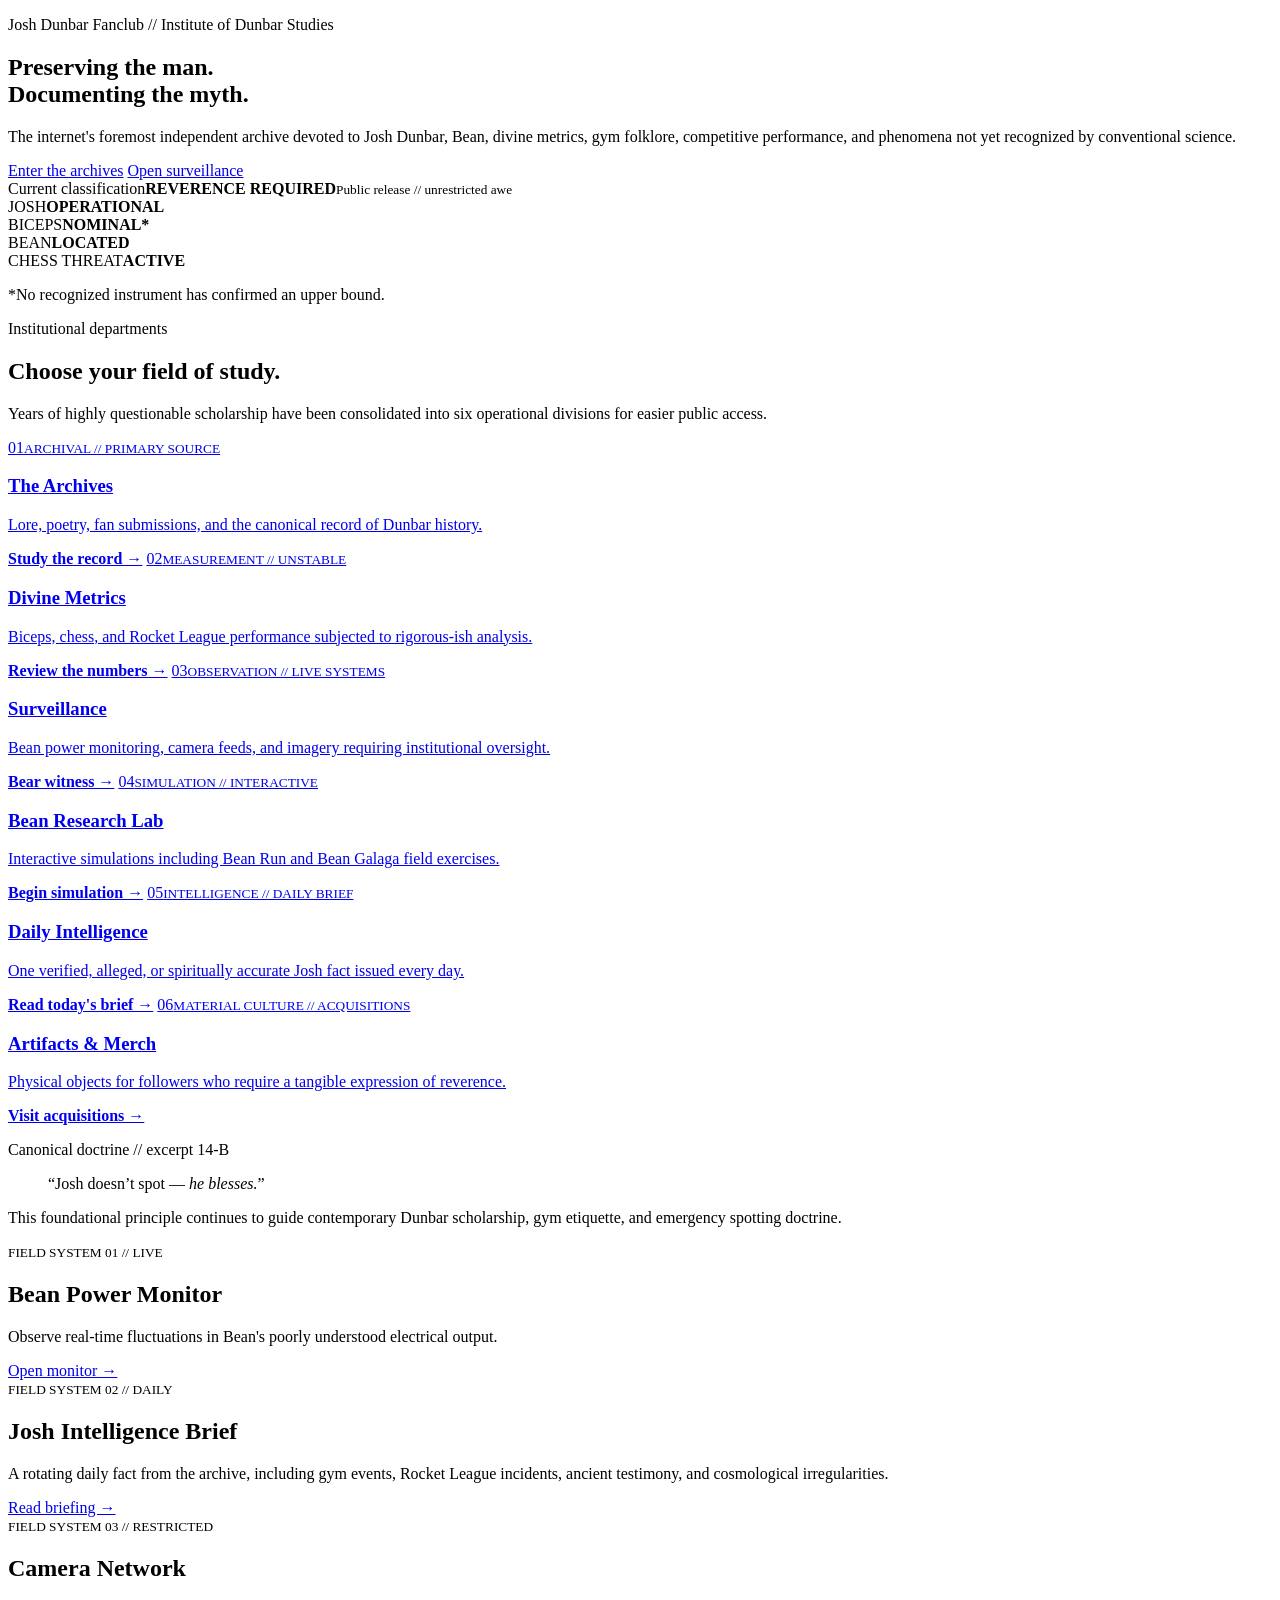
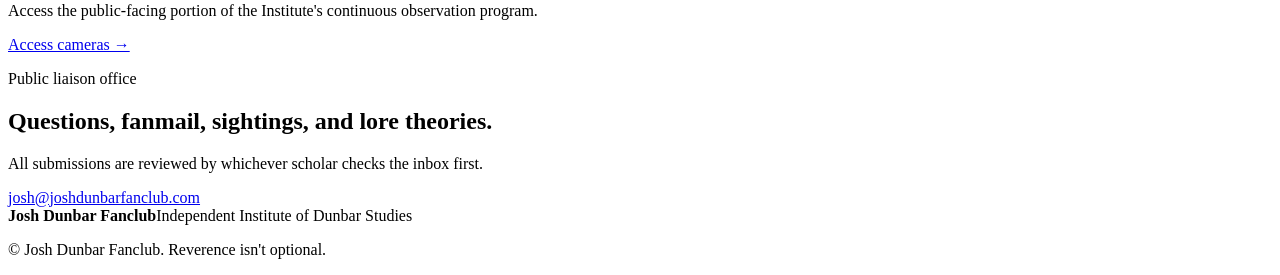
==== index.html @ 33d229f0 "Add V2 institutional homepage" ====
<!DOCTYPE html>
<html lang="en">
<head>
  <meta charset="UTF-8" />
  <meta name="viewport" content="width=device-width, initial-scale=1.0" />
  <meta name="description" content="The official Josh Dunbar Fanclub archive: lore, metrics, surveillance, Bean research, games, and other serious Dunbar scholarship." />
  <meta name="theme-color" content="#0b0b0b" />
  <title>Josh Dunbar Fanclub | Institute of Dunbar Studies</title>
  <link rel="stylesheet" href="style.css" />
  <script src="site.js" defer></script>
</head>
<body class="home-page">
  <div id="site-nav" data-nav-slot></div>
  <main class="home-main">
    <section class="hero-v2">
      <div class="hero-v2__backdrop" aria-hidden="true"></div>
      <div class="hero-v2__content">
        <p class="eyebrow">Josh Dunbar Fanclub // Institute of Dunbar Studies</p>
        <h1>Preserving the man.<br>Documenting the myth.</h1>
        <p class="hero-v2__lede">The internet's foremost independent archive devoted to Josh Dunbar, Bean, divine metrics, gym folklore, competitive performance, and phenomena not yet recognized by conventional science.</p>
        <div class="hero-v2__actions">
          <a class="button button--primary" href="lore.html">Enter the archives</a>
          <a class="button button--ghost" href="livecam.html">Open surveillance</a>
        </div>
      </div>
      <aside class="hero-v2__seal"><span>Current classification</span><strong>REVERENCE REQUIRED</strong><small>Public release // unrestricted awe</small></aside>
    </section>

    <section class="status-rail">
      <div><span>JOSH</span><strong>OPERATIONAL</strong></div>
      <div><span>BICEPS</span><strong>NOMINAL*</strong></div>
      <div><span>BEAN</span><strong>LOCATED</strong></div>
      <div><span>CHESS THREAT</span><strong>ACTIVE</strong></div>
      <p>*No recognized instrument has confirmed an upper bound.</p>
    </section>

    <section class="institute-section">
      <div class="section-heading"><div><p class="eyebrow">Institutional departments</p><h2>Choose your field of study.</h2></div><p>Years of highly questionable scholarship have been consolidated into six operational divisions for easier public access.</p></div>
      <div class="portal-grid">
        <a class="portal-card" href="lore.html"><span class="portal-card__number">01</span><small>ARCHIVAL // PRIMARY SOURCE</small><h3>The Archives</h3><p>Lore, poetry, fan submissions, and the canonical record of Dunbar history.</p><b>Study the record →</b></a>
        <a class="portal-card" href="bicepsize.html"><span class="portal-card__number">02</span><small>MEASUREMENT // UNSTABLE</small><h3>Divine Metrics</h3><p>Biceps, chess, and Rocket League performance subjected to rigorous-ish analysis.</p><b>Review the numbers →</b></a>
        <a class="portal-card" href="beancam.html"><span class="portal-card__number">03</span><small>OBSERVATION // LIVE SYSTEMS</small><h3>Surveillance</h3><p>Bean power monitoring, camera feeds, and imagery requiring institutional oversight.</p><b>Bear witness →</b></a>
        <a class="portal-card" href="game.html"><span class="portal-card__number">04</span><small>SIMULATION // INTERACTIVE</small><h3>Bean Research Lab</h3><p>Interactive simulations including Bean Run and Bean Galaga field exercises.</p><b>Begin simulation →</b></a>
        <a class="portal-card" href="dailyfacts.html"><span class="portal-card__number">05</span><small>INTELLIGENCE // DAILY BRIEF</small><h3>Daily Intelligence</h3><p>One verified, alleged, or spiritually accurate Josh fact issued every day.</p><b>Read today's brief →</b></a>
        <a class="portal-card" href="merch.html"><span class="portal-card__number">06</span><small>MATERIAL CULTURE // ACQUISITIONS</small><h3>Artifacts & Merch</h3><p>Physical objects for followers who require a tangible expression of reverence.</p><b>Visit acquisitions →</b></a>
      </div>
    </section>

    <section class="doctrine-section"><p class="eyebrow">Canonical doctrine // excerpt 14-B</p><blockquote>“Josh doesn’t spot — <em>he blesses.</em>”</blockquote><p>This foundational principle continues to guide contemporary Dunbar scholarship, gym etiquette, and emergency spotting doctrine.</p></section>

    <section class="field-grid">
      <article><small>FIELD SYSTEM 01 // LIVE</small><h2>Bean Power Monitor</h2><p>Observe real-time fluctuations in Bean's poorly understood electrical output.</p><a href="beancam.html">Open monitor →</a></article>
      <article><small>FIELD SYSTEM 02 // DAILY</small><h2>Josh Intelligence Brief</h2><p>A rotating daily fact from the archive, including gym events, Rocket League incidents, ancient testimony, and cosmological irregularities.</p><a href="dailyfacts.html">Read briefing →</a></article>
      <article><small>FIELD SYSTEM 03 // RESTRICTED</small><h2>Camera Network</h2><p>Access the public-facing portion of the Institute's continuous observation program.</p><a href="livecam.html">Access cameras →</a></article>
    </section>

    <section class="request-panel"><div><p class="eyebrow">Public liaison office</p><h2>Questions, fanmail, sightings, and lore theories.</h2></div><div><p>All submissions are reviewed by whichever scholar checks the inbox first.</p><a class="button button--primary" href="mailto:josh@joshdunbarfanclub.com">josh@joshdunbarfanclub.com</a></div></section>
  </main>
  <footer class="site-footer"><div><strong>Josh Dunbar Fanclub</strong><span>Independent Institute of Dunbar Studies</span></div><p>&copy; <span data-current-year></span> Josh Dunbar Fanclub. Reverence isn't optional.</p></footer>
</body>
</html>
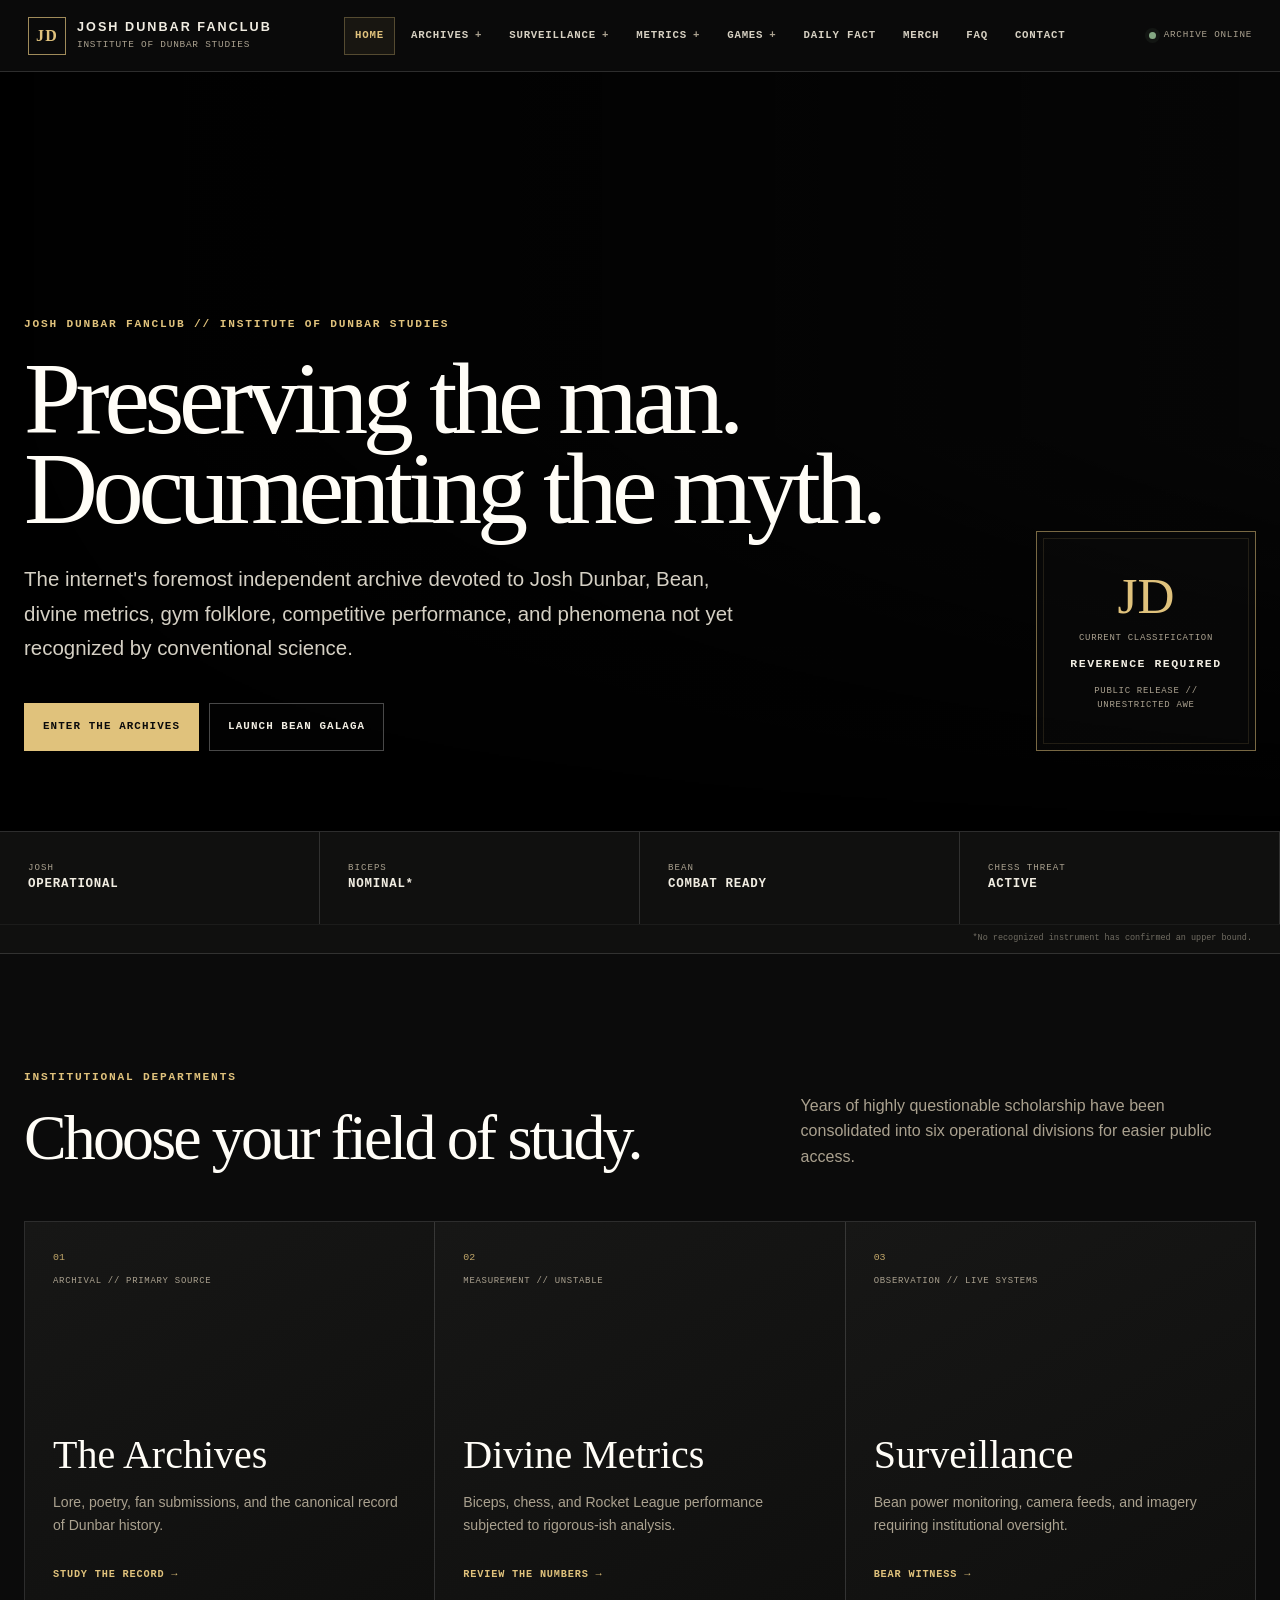
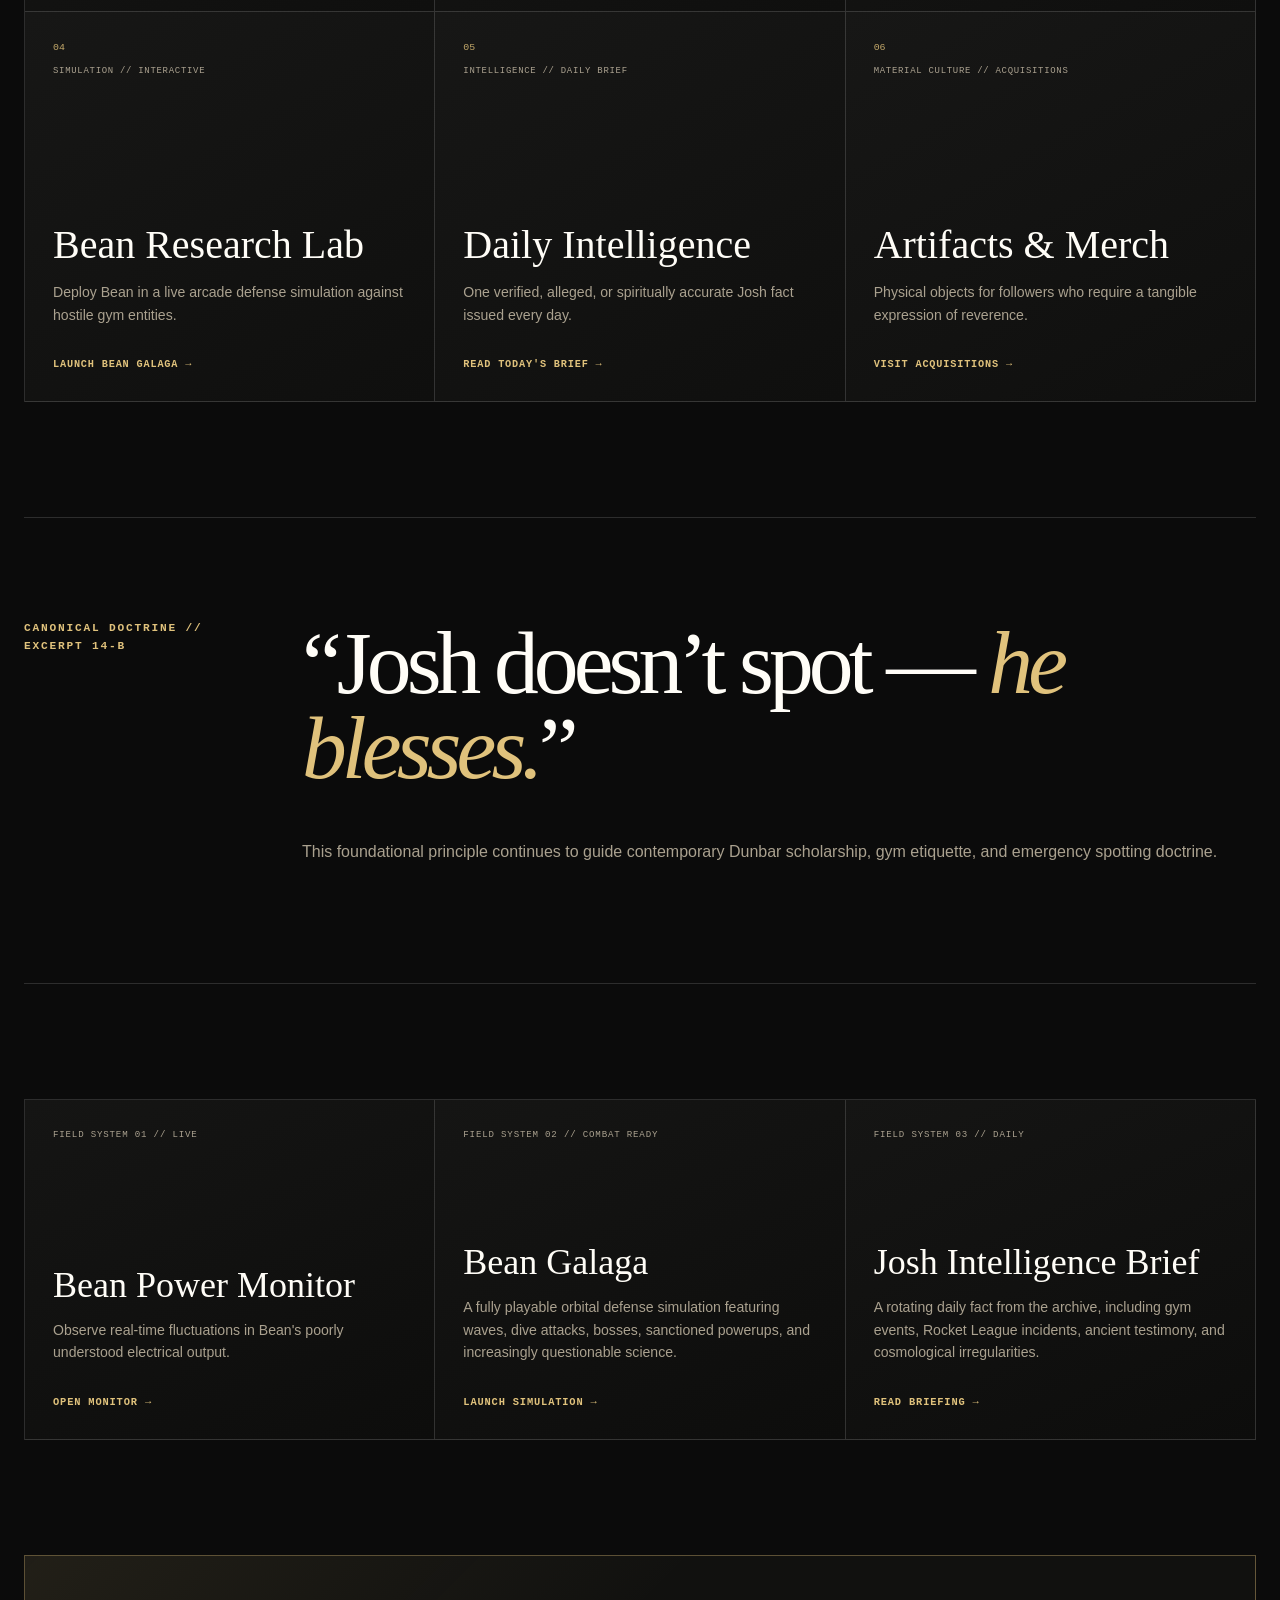
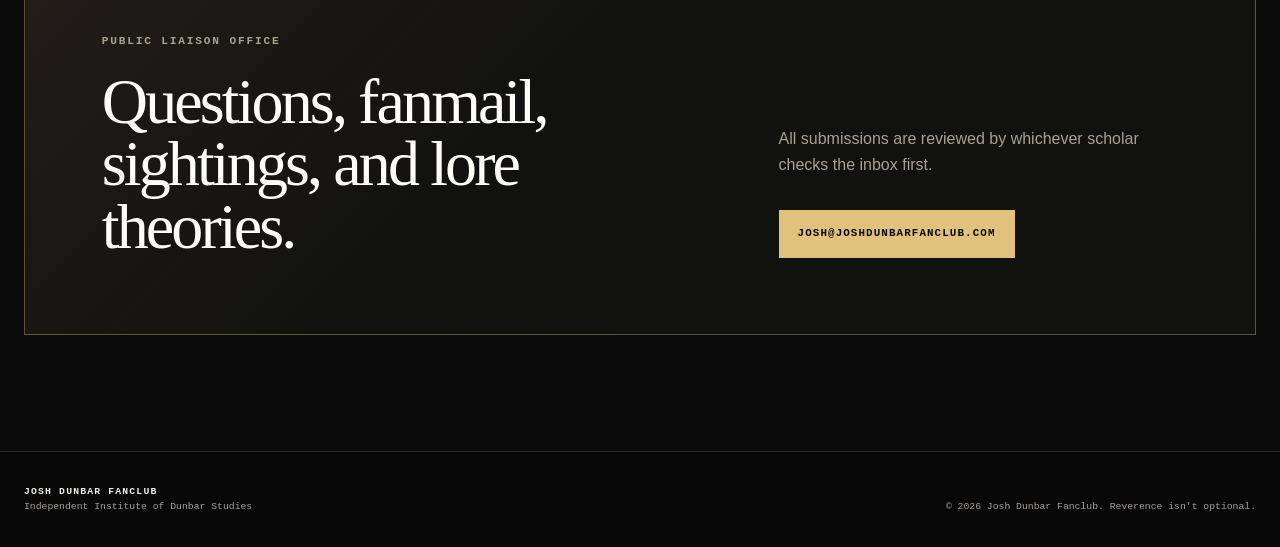
==== commit 31c026ad: "Launch Bean Galaga from homepage" ====
--- a/index.html
+++ b/index.html
@@ -20,7 +20,7 @@
         <p class="hero-v2__lede">The internet's foremost independent archive devoted to Josh Dunbar, Bean, divine metrics, gym folklore, competitive performance, and phenomena not yet recognized by conventional science.</p>
         <div class="hero-v2__actions">
           <a class="button button--primary" href="lore.html">Enter the archives</a>
-          <a class="button button--ghost" href="livecam.html">Open surveillance</a>
+          <a class="button button--ghost" href="beangalaga.html">Launch Bean Galaga</a>
         </div>
       </div>
       <aside class="hero-v2__seal"><span>Current classification</span><strong>REVERENCE REQUIRED</strong><small>Public release // unrestricted awe</small></aside>
@@ -29,7 +29,7 @@
     <section class="status-rail">
       <div><span>JOSH</span><strong>OPERATIONAL</strong></div>
       <div><span>BICEPS</span><strong>NOMINAL*</strong></div>
-      <div><span>BEAN</span><strong>LOCATED</strong></div>
+      <div><span>BEAN</span><strong>COMBAT READY</strong></div>
       <div><span>CHESS THREAT</span><strong>ACTIVE</strong></div>
       <p>*No recognized instrument has confirmed an upper bound.</p>
     </section>
@@ -40,7 +40,7 @@
         <a class="portal-card" href="lore.html"><span class="portal-card__number">01</span><small>ARCHIVAL // PRIMARY SOURCE</small><h3>The Archives</h3><p>Lore, poetry, fan submissions, and the canonical record of Dunbar history.</p><b>Study the record →</b></a>
         <a class="portal-card" href="bicepsize.html"><span class="portal-card__number">02</span><small>MEASUREMENT // UNSTABLE</small><h3>Divine Metrics</h3><p>Biceps, chess, and Rocket League performance subjected to rigorous-ish analysis.</p><b>Review the numbers →</b></a>
         <a class="portal-card" href="beancam.html"><span class="portal-card__number">03</span><small>OBSERVATION // LIVE SYSTEMS</small><h3>Surveillance</h3><p>Bean power monitoring, camera feeds, and imagery requiring institutional oversight.</p><b>Bear witness →</b></a>
-        <a class="portal-card" href="game.html"><span class="portal-card__number">04</span><small>SIMULATION // INTERACTIVE</small><h3>Bean Research Lab</h3><p>Interactive simulations including Bean Run and Bean Galaga field exercises.</p><b>Begin simulation →</b></a>
+        <a class="portal-card" href="beangalaga.html"><span class="portal-card__number">04</span><small>SIMULATION // INTERACTIVE</small><h3>Bean Research Lab</h3><p>Deploy Bean in a live arcade defense simulation against hostile gym entities.</p><b>Launch Bean Galaga →</b></a>
         <a class="portal-card" href="dailyfacts.html"><span class="portal-card__number">05</span><small>INTELLIGENCE // DAILY BRIEF</small><h3>Daily Intelligence</h3><p>One verified, alleged, or spiritually accurate Josh fact issued every day.</p><b>Read today's brief →</b></a>
         <a class="portal-card" href="merch.html"><span class="portal-card__number">06</span><small>MATERIAL CULTURE // ACQUISITIONS</small><h3>Artifacts & Merch</h3><p>Physical objects for followers who require a tangible expression of reverence.</p><b>Visit acquisitions →</b></a>
       </div>
@@ -50,8 +50,8 @@
 
     <section class="field-grid">
       <article><small>FIELD SYSTEM 01 // LIVE</small><h2>Bean Power Monitor</h2><p>Observe real-time fluctuations in Bean's poorly understood electrical output.</p><a href="beancam.html">Open monitor →</a></article>
-      <article><small>FIELD SYSTEM 02 // DAILY</small><h2>Josh Intelligence Brief</h2><p>A rotating daily fact from the archive, including gym events, Rocket League incidents, ancient testimony, and cosmological irregularities.</p><a href="dailyfacts.html">Read briefing →</a></article>
-      <article><small>FIELD SYSTEM 03 // RESTRICTED</small><h2>Camera Network</h2><p>Access the public-facing portion of the Institute's continuous observation program.</p><a href="livecam.html">Access cameras →</a></article>
+      <article><small>FIELD SYSTEM 02 // COMBAT READY</small><h2>Bean Galaga</h2><p>A fully playable orbital defense simulation featuring waves, dive attacks, bosses, sanctioned powerups, and increasingly questionable science.</p><a href="beangalaga.html">Launch simulation →</a></article>
+      <article><small>FIELD SYSTEM 03 // DAILY</small><h2>Josh Intelligence Brief</h2><p>A rotating daily fact from the archive, including gym events, Rocket League incidents, ancient testimony, and cosmological irregularities.</p><a href="dailyfacts.html">Read briefing →</a></article>
     </section>
 
     <section class="request-panel"><div><p class="eyebrow">Public liaison office</p><h2>Questions, fanmail, sightings, and lore theories.</h2></div><div><p>All submissions are reviewed by whichever scholar checks the inbox first.</p><a class="button button--primary" href="mailto:josh@joshdunbarfanclub.com">josh@joshdunbarfanclub.com</a></div></section>
--- a/style.css
+++ b/style.css
@@ -0,0 +1 @@
+:root{--ink:#0b0b0b;--ink2:#131313;--paper:#f1ede2;--paper2:#ded6c3;--muted:#aaa18f;--gold:#c3a86a;--gold2:#e0c27c;--green:#84a883;--white:#fffdf7;--line:rgba(255,255,255,.14);--max:1240px;--serif:Georgia,"Times New Roman",serif;--mono:"SFMono-Regular",Consolas,"Liberation Mono",Menlo,monospace;--sans:Inter,ui-sans-serif,-apple-system,BlinkMacSystemFont,"Segoe UI",Helvetica,Arial,sans-serif}*{box-sizing:border-box}html{scroll-behavior:smooth}body{margin:0;min-height:100vh;background:var(--ink);color:var(--paper);font-family:var(--sans);font-size:16px;line-height:1.6;overflow-x:hidden}a{color:inherit}img,canvas,video,iframe{max-width:100%}h1,h2,h3,p,blockquote{margin-top:0}.site-header{position:sticky;top:0;z-index:1000;display:grid;grid-template-columns:auto minmax(0,1fr) auto;align-items:center;gap:2rem;min-height:72px;padding:0 28px;border-bottom:1px solid var(--line);background:rgba(11,11,11,.95);backdrop-filter:blur(18px)}.brand{display:flex;align-items:center;gap:11px;text-decoration:none;white-space:nowrap}.brand-mark{width:38px;height:38px;display:grid;place-items:center;border:1px solid rgba(224,194,124,.7);color:var(--gold2);font-family:var(--serif);font-weight:700;letter-spacing:.08em}.brand-copy{display:grid;line-height:1.05}.brand-copy strong{font-size:.79rem;text-transform:uppercase;letter-spacing:.16em}.brand-copy small{margin-top:5px;color:var(--muted);font-family:var(--mono);font-size:.59rem;text-transform:uppercase;letter-spacing:.08em}.site-nav{display:flex;align-items:center;justify-content:center;gap:5px}.site-nav>a,.nav-group>summary{display:inline-flex;align-items:center;min-height:38px;padding:0 10px;border:1px solid transparent;color:#d6d0c2;font-family:var(--mono);font-size:.67rem;font-weight:600;text-decoration:none;text-transform:uppercase;letter-spacing:.075em;cursor:pointer}.site-nav>a:hover,.site-nav>a:focus-visible,.site-nav>a[aria-current=page],.nav-group>summary:hover,.nav-group[open]>summary{border-color:rgba(195,168,106,.36);background:rgba(195,168,106,.08);color:var(--gold2);outline:none}.nav-group{position:relative}.nav-group>summary{list-style:none}.nav-group>summary::-webkit-details-marker{display:none}.nav-group>summary:after{content:"+";margin-left:6px;color:var(--muted)}.nav-group[open]>summary:after{content:"–"}.nav-menu{position:absolute;top:calc(100% + 10px);left:0;min-width:248px;padding:8px;border:1px solid rgba(195,168,106,.35);background:#11110f;box-shadow:0 18px 50px rgba(0,0,0,.45)}.nav-menu a{display:flex;gap:10px;padding:11px 12px;border-bottom:1px solid rgba(255,255,255,.06);color:var(--paper2);font-size:.78rem;text-decoration:none}.nav-menu a:last-child{border-bottom:0}.nav-menu a span{color:var(--gold);font-family:var(--mono);font-size:.62rem}.nav-menu a:hover{background:rgba(195,168,106,.1);color:var(--white)}.header-status{display:flex;align-items:center;gap:8px;color:var(--muted);font-family:var(--mono);font-size:.58rem;letter-spacing:.08em;white-space:nowrap}.header-status i{width:7px;height:7px;border-radius:50%;background:var(--green);box-shadow:0 0 0 4px rgba(132,168,131,.08)}.hero-v2{position:relative;min-height:min(760px,calc(100vh - 72px));display:grid;grid-template-columns:minmax(0,1fr) auto;align-items:end;gap:3rem;padding:clamp(5rem,11vw,9rem) max(24px,calc((100vw - var(--max))/2)) 5rem;overflow:hidden;border-bottom:1px solid var(--line);isolation:isolate}.hero-v2__backdrop{position:absolute;inset:0;z-index:-2;background:linear-gradient(90deg,rgba(8,8,8,.97),rgba(8,8,8,.78) 46%,rgba(8,8,8,.48)),linear-gradient(0deg,rgba(8,8,8,.96),transparent 52%),url('https://raw.githubusercontent.com/Big-JoshD/joshdunbarfanclub/main/img/gymbackdrop.jpg') center 35%/cover no-repeat;filter:saturate(.72) contrast(1.07);transform:scale(1.015)}.hero-v2__content{max-width:870px}.eyebrow{margin-bottom:1.3rem;color:var(--gold2);font-family:var(--mono);font-size:.7rem;font-weight:700;text-transform:uppercase;letter-spacing:.16em}.hero-v2 h1{margin-bottom:1.7rem;color:var(--white);font-family:var(--serif);font-size:clamp(3.4rem,8vw,7.9rem);font-weight:400;line-height:.88;letter-spacing:-.052em}.hero-v2__lede{max-width:730px;margin-bottom:2.3rem;color:#d5d0c4;font-size:clamp(1rem,1.65vw,1.28rem);line-height:1.7}.hero-v2__actions{display:flex;flex-wrap:wrap;gap:10px}.button{min-height:48px;display:inline-flex;align-items:center;justify-content:center;padding:0 18px;border:1px solid transparent;font-family:var(--mono);font-size:.68rem;font-weight:700;text-decoration:none;text-transform:uppercase;letter-spacing:.1em}.button--primary{background:var(--gold2);color:var(--ink)}.button--ghost{border-color:rgba(255,255,255,.28);background:rgba(11,11,11,.2)}.hero-v2__seal{width:220px;min-height:220px;display:grid;align-content:center;gap:10px;padding:28px;border:1px solid rgba(224,194,124,.52);outline:1px solid rgba(224,194,124,.12);outline-offset:-8px;background:rgba(11,11,11,.56);text-align:center}.hero-v2__seal:before{content:"JD";color:var(--gold2);font-family:var(--serif);font-size:3.2rem;line-height:1}.hero-v2__seal strong{font-family:var(--mono);font-size:.72rem;letter-spacing:.13em}.hero-v2__seal span,.hero-v2__seal small{color:var(--muted);font-family:var(--mono);font-size:.56rem;text-transform:uppercase;letter-spacing:.08em}.status-rail{display:grid;grid-template-columns:repeat(4,1fr);border-bottom:1px solid var(--line);background:#10100f}.status-rail>div{min-height:92px;display:grid;align-content:center;padding:18px 28px;border-right:1px solid var(--line)}.status-rail span{color:var(--muted);font-family:var(--mono);font-size:.57rem;text-transform:uppercase;letter-spacing:.11em}.status-rail strong{font-family:var(--mono);font-size:.78rem;letter-spacing:.06em}.status-rail>p{grid-column:1/-1;margin:0;padding:7px 28px;border-top:1px solid rgba(255,255,255,.05);color:#716d63;font-family:var(--mono);font-size:.53rem;text-align:right}.institute-section,.doctrine-section,.field-grid,.request-panel{width:min(calc(100% - 48px),var(--max));margin-inline:auto}.institute-section{padding:clamp(5rem,9vw,9rem) 0}.section-heading{display:grid;grid-template-columns:1.2fr .75fr;align-items:end;gap:3rem;margin-bottom:3.2rem}.section-heading h2,.request-panel h2{margin-bottom:0;color:var(--white);font-family:var(--serif);font-size:clamp(2.5rem,5vw,5.1rem);font-weight:400;line-height:.97;letter-spacing:-.045em}.section-heading>p{margin:0;color:var(--muted)}.portal-grid{display:grid;grid-template-columns:repeat(12,1fr);border-top:1px solid var(--line);border-left:1px solid var(--line)}.portal-card{grid-column:span 4;min-height:390px;display:flex;flex-direction:column;padding:28px;border-right:1px solid var(--line);border-bottom:1px solid var(--line);background:linear-gradient(150deg,#171716,#0f0f0e);text-decoration:none;transition:.18s ease}.portal-card:hover{background:linear-gradient(150deg,#1c1a16,#11110f);transform:translateY(-3px)}.portal-card__number{margin-bottom:.5rem;color:var(--gold);font-family:var(--mono);font-size:.62rem}.portal-card small{color:var(--muted);font-family:var(--mono);font-size:.56rem;letter-spacing:.08em}.portal-card h3{margin-top:auto;margin-bottom:1rem;color:var(--white);font-family:var(--serif);font-size:2.5rem;font-weight:400;line-height:1}.portal-card p{color:var(--muted);font-size:.88rem}.portal-card b{margin-top:1rem;color:var(--gold2);font-family:var(--mono);font-size:.64rem;text-transform:uppercase;letter-spacing:.08em}.doctrine-section{display:grid;grid-template-columns:230px 1fr;gap:3rem;padding:clamp(4rem,8vw,8rem) 0;border-top:1px solid var(--line);border-bottom:1px solid var(--line)}.doctrine-section blockquote{grid-column:2;margin:0;color:var(--white);font-family:var(--serif);font-size:clamp(3rem,7vw,7.2rem);line-height:.95;letter-spacing:-.055em}.doctrine-section blockquote em{color:var(--gold2);font-weight:400}.doctrine-section>p:last-child{grid-column:2;color:var(--muted)}.field-grid{display:grid;grid-template-columns:repeat(3,1fr);margin-top:clamp(5rem,9vw,9rem);margin-bottom:clamp(5rem,9vw,9rem);border-top:1px solid var(--line);border-left:1px solid var(--line)}.field-grid article{min-height:340px;display:flex;flex-direction:column;padding:28px;border-right:1px solid var(--line);border-bottom:1px solid var(--line);background:linear-gradient(155deg,#151514,#0d0d0c)}.field-grid small{color:var(--muted);font-family:var(--mono);font-size:.57rem;letter-spacing:.09em}.field-grid h2{margin-top:auto;margin-bottom:1rem;color:var(--white);font-family:var(--serif);font-size:2.25rem;font-weight:400;line-height:1}.field-grid p{color:var(--muted);font-size:.88rem}.field-grid a{margin-top:1rem;color:var(--gold2);font-family:var(--mono);font-size:.65rem;font-weight:700;text-decoration:none;text-transform:uppercase;letter-spacing:.08em}.request-panel{display:grid;grid-template-columns:1.15fr .75fr;align-items:end;gap:4rem;margin-bottom:clamp(5rem,9vw,9rem);padding:clamp(3rem,6vw,5rem);border:1px solid rgba(195,168,106,.42);background:linear-gradient(135deg,rgba(195,168,106,.09),transparent 42%),#11110f}.request-panel>div:last-child{display:grid;gap:1rem;justify-items:start}.request-panel p{color:var(--muted)}.site-footer{display:flex;justify-content:space-between;align-items:end;gap:2rem;padding:32px max(24px,calc((100vw - var(--max))/2));border-top:1px solid var(--line);background:#080808;color:var(--muted);font-family:var(--mono);font-size:.61rem}.site-footer>div{display:grid}.site-footer strong{color:var(--paper);text-transform:uppercase;letter-spacing:.12em}.site-footer p{margin:0}@media(max-width:1120px){.site-header{grid-template-columns:auto 1fr;gap:12px;padding:11px 20px}.header-status{display:none}.site-nav{justify-content:flex-end;overflow-x:auto}.portal-card{grid-column:span 6}.field-grid{grid-template-columns:1fr}}@media(max-width:780px){.site-header{position:relative;display:block;padding:14px 16px 8px}.brand{margin-bottom:10px}.site-nav{justify-content:flex-start;margin-inline:-16px;padding:0 16px 7px;overflow-x:auto}.nav-menu{position:fixed;left:16px;right:16px;width:auto;min-width:0;margin-top:8px}.hero-v2{min-height:auto;grid-template-columns:1fr;padding-top:6rem}.hero-v2__seal{display:none}.status-rail{grid-template-columns:repeat(2,1fr)}.section-heading,.request-panel,.doctrine-section{grid-template-columns:1fr;gap:2rem}.doctrine-section blockquote,.doctrine-section>p:last-child{grid-column:1}.portal-card{grid-column:span 12;min-height:330px}.site-footer{align-items:flex-start;flex-direction:column}}@media(max-width:520px){.brand-copy small{display:none}.site-nav>a,.nav-group>summary{padding-inline:8px;font-size:.62rem}.hero-v2{padding-inline:20px;padding-bottom:3.5rem}.hero-v2 h1{font-size:clamp(3rem,16vw,4.8rem)}.status-rail{grid-template-columns:1fr}.status-rail>div{min-height:76px;border-right:0;border-bottom:1px solid var(--line)}.institute-section,.doctrine-section,.field-grid,.request-panel{width:min(calc(100% - 32px),var(--max))}.request-panel{padding:28px 22px}.request-panel .button{width:100%;font-size:.61rem}}@media(prefers-reduced-motion:reduce){*{scroll-behavior:auto!important;transition:none!important}}
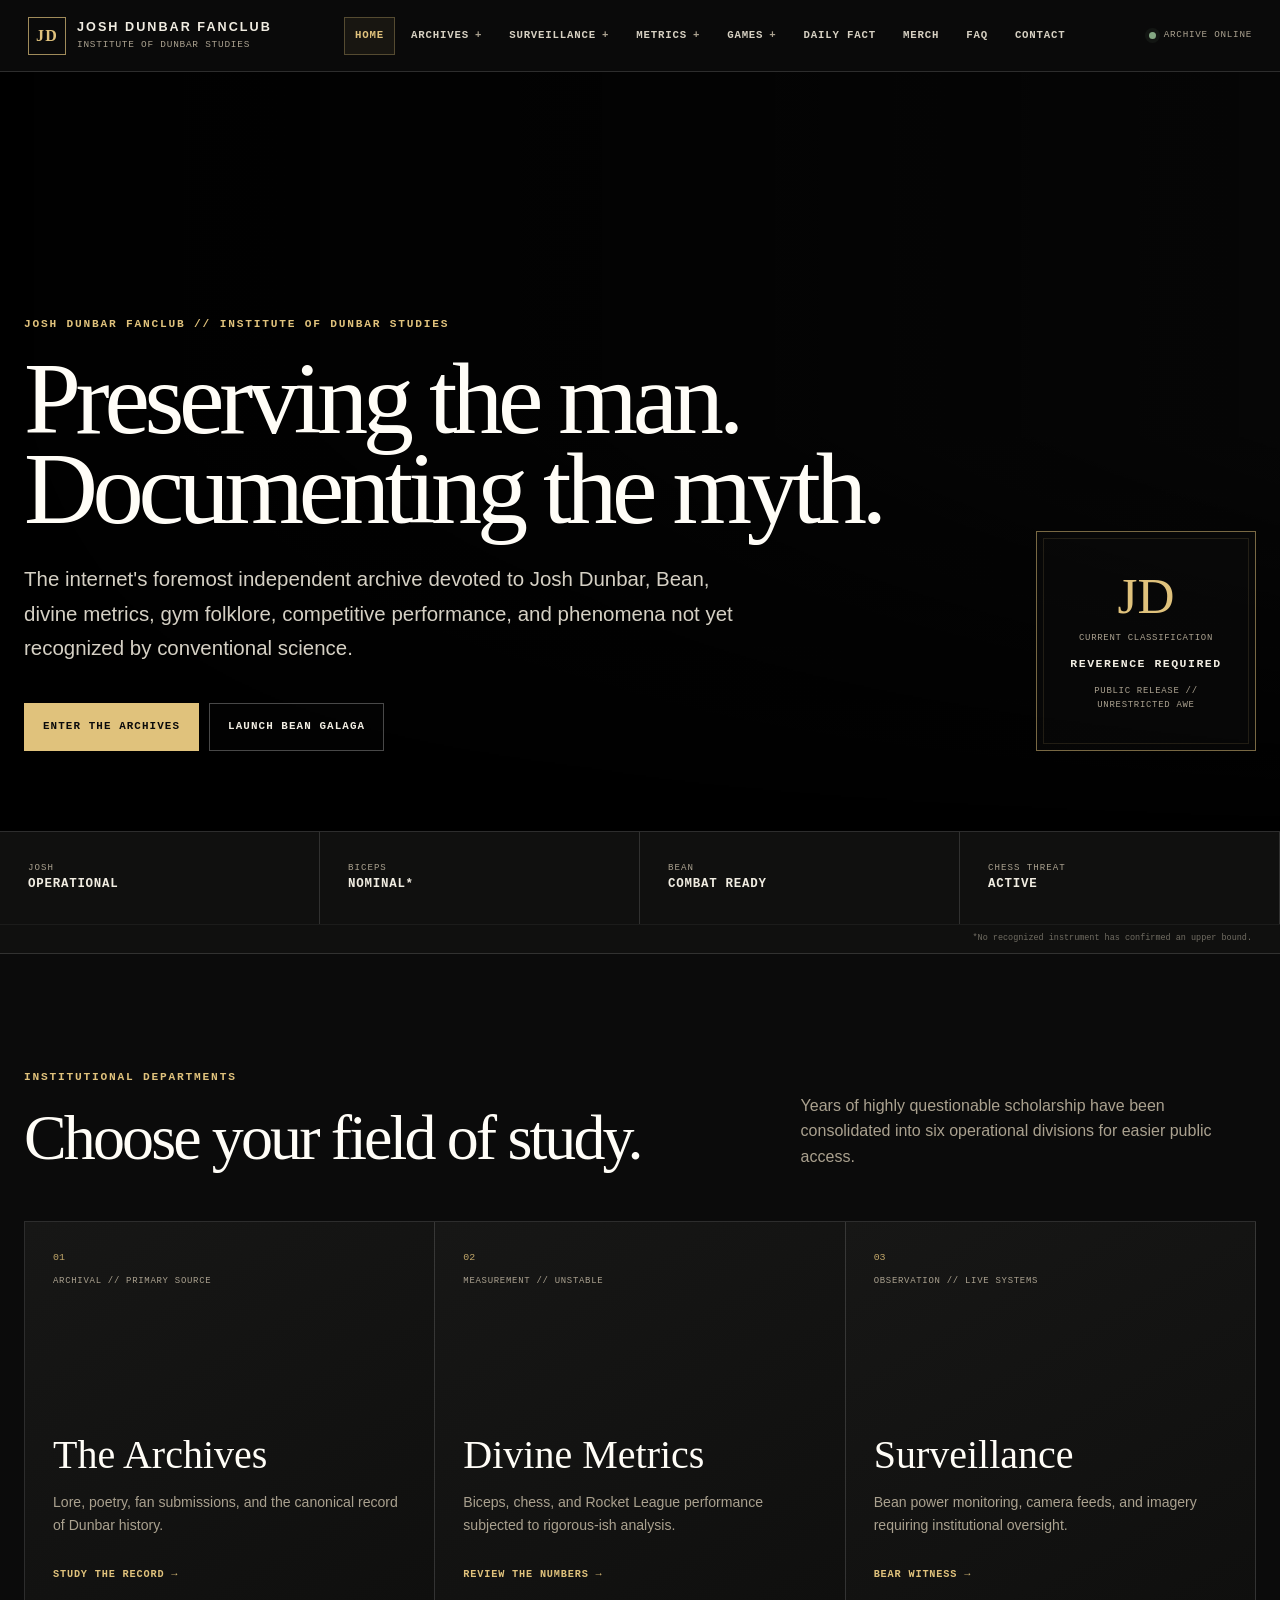
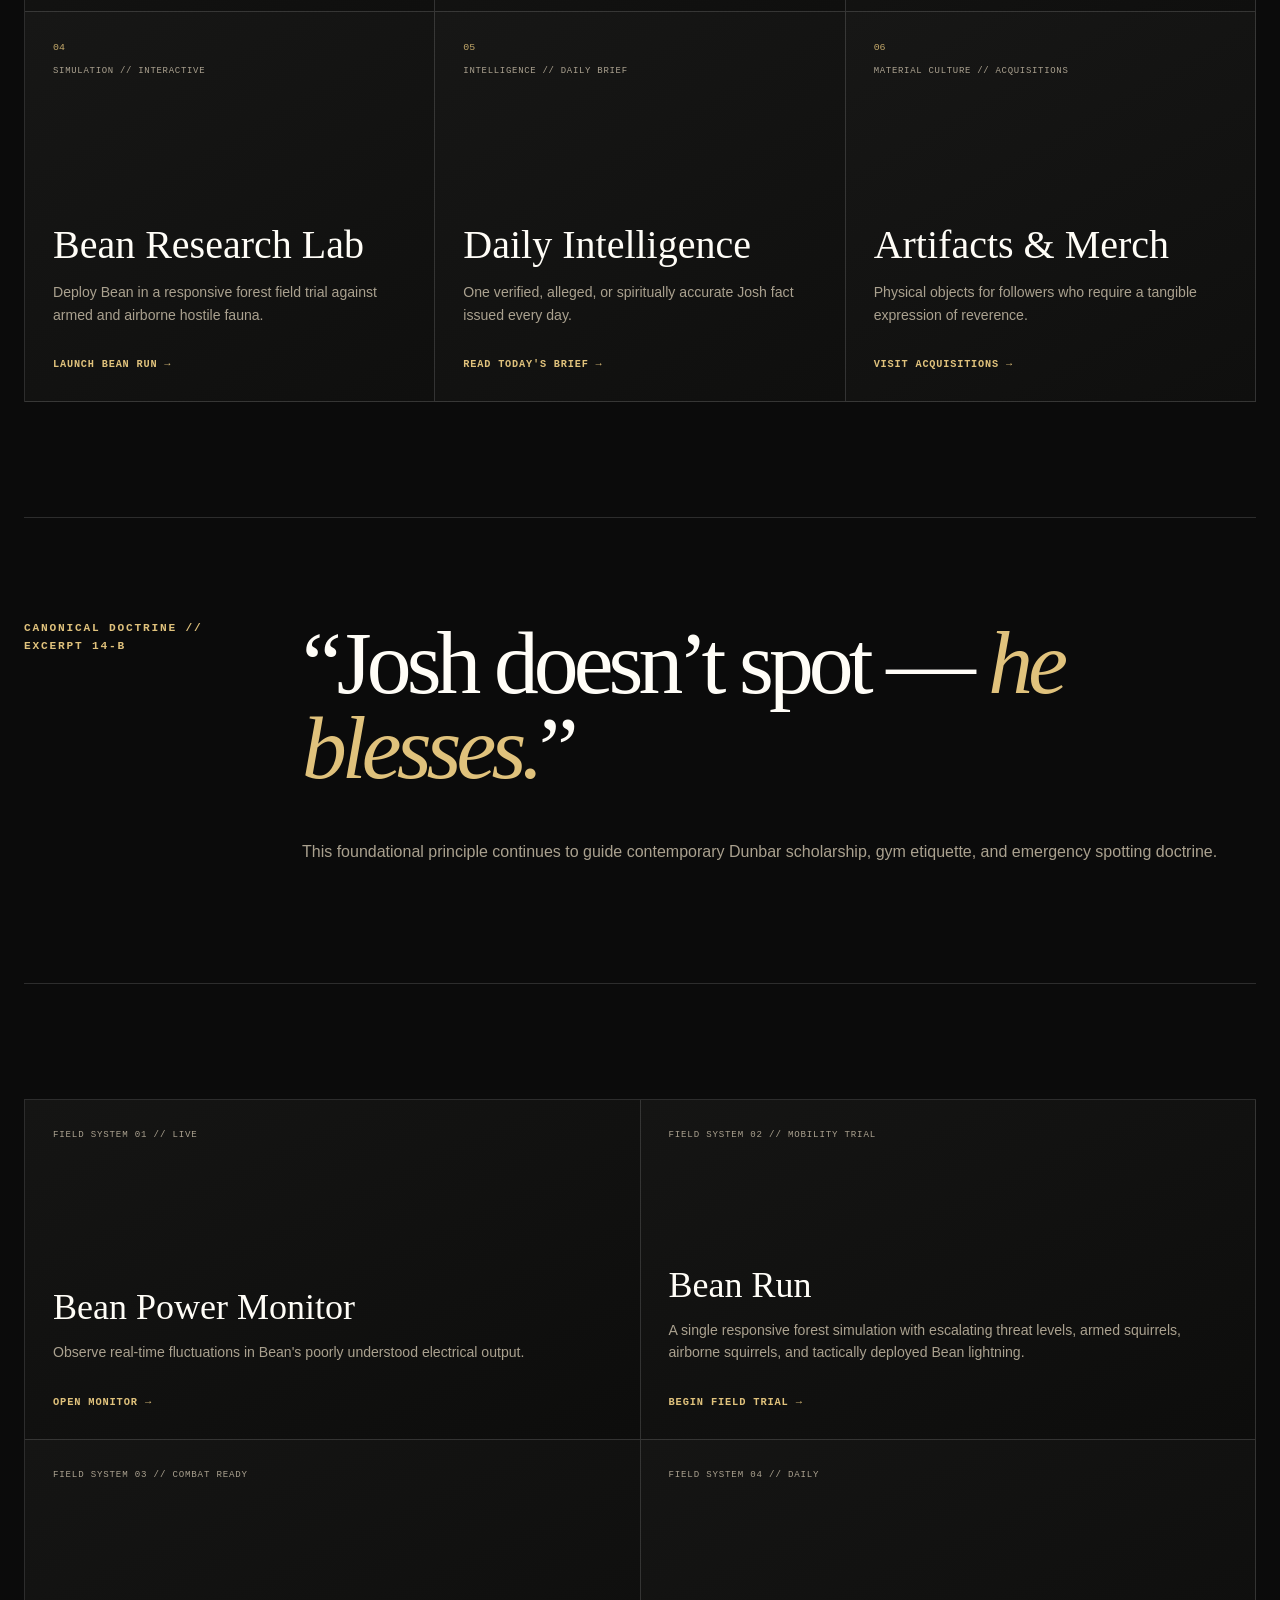
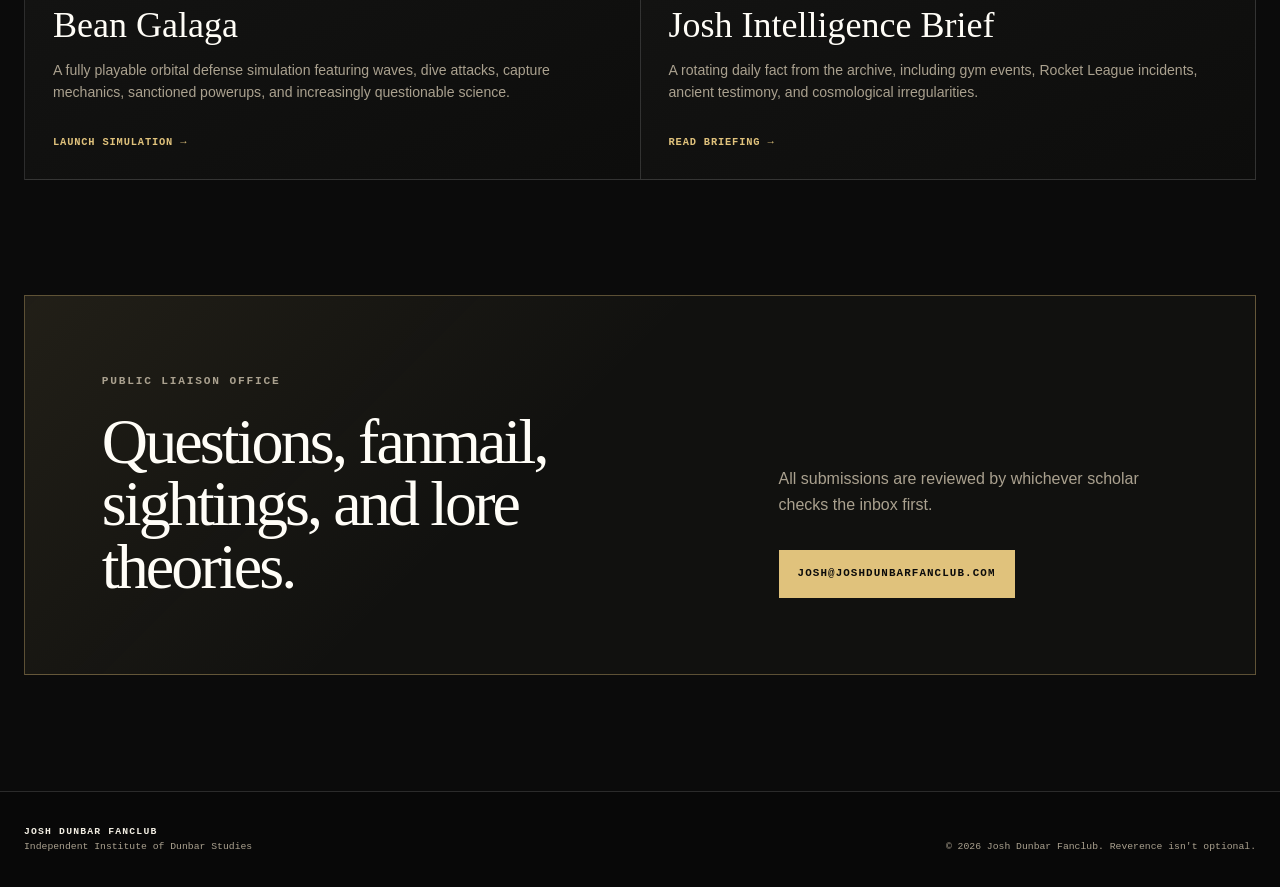
==== commit b3a41564: "Rebuild Bean Run as responsive V2 game" ====
--- a/index.html
+++ b/index.html
@@ -8,6 +8,7 @@
   <title>Josh Dunbar Fanclub | Institute of Dunbar Studies</title>
   <link rel="stylesheet" href="style.css" />
   <script src="site.js" defer></script>
+  <style>@media(min-width:1121px){.field-grid{grid-template-columns:repeat(2,1fr)}}</style>
 </head>
 <body class="home-page">
   <div id="site-nav" data-nav-slot></div>
@@ -40,7 +41,7 @@
         <a class="portal-card" href="lore.html"><span class="portal-card__number">01</span><small>ARCHIVAL // PRIMARY SOURCE</small><h3>The Archives</h3><p>Lore, poetry, fan submissions, and the canonical record of Dunbar history.</p><b>Study the record →</b></a>
         <a class="portal-card" href="bicepsize.html"><span class="portal-card__number">02</span><small>MEASUREMENT // UNSTABLE</small><h3>Divine Metrics</h3><p>Biceps, chess, and Rocket League performance subjected to rigorous-ish analysis.</p><b>Review the numbers →</b></a>
         <a class="portal-card" href="beancam.html"><span class="portal-card__number">03</span><small>OBSERVATION // LIVE SYSTEMS</small><h3>Surveillance</h3><p>Bean power monitoring, camera feeds, and imagery requiring institutional oversight.</p><b>Bear witness →</b></a>
-        <a class="portal-card" href="beangalaga.html"><span class="portal-card__number">04</span><small>SIMULATION // INTERACTIVE</small><h3>Bean Research Lab</h3><p>Deploy Bean in a live arcade defense simulation against hostile gym entities.</p><b>Launch Bean Galaga →</b></a>
+        <a class="portal-card" href="game.html"><span class="portal-card__number">04</span><small>SIMULATION // INTERACTIVE</small><h3>Bean Research Lab</h3><p>Deploy Bean in a responsive forest field trial against armed and airborne hostile fauna.</p><b>Launch Bean Run →</b></a>
         <a class="portal-card" href="dailyfacts.html"><span class="portal-card__number">05</span><small>INTELLIGENCE // DAILY BRIEF</small><h3>Daily Intelligence</h3><p>One verified, alleged, or spiritually accurate Josh fact issued every day.</p><b>Read today's brief →</b></a>
         <a class="portal-card" href="merch.html"><span class="portal-card__number">06</span><small>MATERIAL CULTURE // ACQUISITIONS</small><h3>Artifacts & Merch</h3><p>Physical objects for followers who require a tangible expression of reverence.</p><b>Visit acquisitions →</b></a>
       </div>
@@ -50,12 +51,13 @@
 
     <section class="field-grid">
       <article><small>FIELD SYSTEM 01 // LIVE</small><h2>Bean Power Monitor</h2><p>Observe real-time fluctuations in Bean's poorly understood electrical output.</p><a href="beancam.html">Open monitor →</a></article>
-      <article><small>FIELD SYSTEM 02 // COMBAT READY</small><h2>Bean Galaga</h2><p>A fully playable orbital defense simulation featuring waves, dive attacks, bosses, sanctioned powerups, and increasingly questionable science.</p><a href="beangalaga.html">Launch simulation →</a></article>
-      <article><small>FIELD SYSTEM 03 // DAILY</small><h2>Josh Intelligence Brief</h2><p>A rotating daily fact from the archive, including gym events, Rocket League incidents, ancient testimony, and cosmological irregularities.</p><a href="dailyfacts.html">Read briefing →</a></article>
+      <article><small>FIELD SYSTEM 02 // MOBILITY TRIAL</small><h2>Bean Run</h2><p>A single responsive forest simulation with escalating threat levels, armed squirrels, airborne squirrels, and tactically deployed Bean lightning.</p><a href="game.html">Begin field trial →</a></article>
+      <article><small>FIELD SYSTEM 03 // COMBAT READY</small><h2>Bean Galaga</h2><p>A fully playable orbital defense simulation featuring waves, dive attacks, capture mechanics, sanctioned powerups, and increasingly questionable science.</p><a href="beangalaga.html">Launch simulation →</a></article>
+      <article><small>FIELD SYSTEM 04 // DAILY</small><h2>Josh Intelligence Brief</h2><p>A rotating daily fact from the archive, including gym events, Rocket League incidents, ancient testimony, and cosmological irregularities.</p><a href="dailyfacts.html">Read briefing →</a></article>
     </section>
 
     <section class="request-panel"><div><p class="eyebrow">Public liaison office</p><h2>Questions, fanmail, sightings, and lore theories.</h2></div><div><p>All submissions are reviewed by whichever scholar checks the inbox first.</p><a class="button button--primary" href="mailto:josh@joshdunbarfanclub.com">josh@joshdunbarfanclub.com</a></div></section>
   </main>
   <footer class="site-footer"><div><strong>Josh Dunbar Fanclub</strong><span>Independent Institute of Dunbar Studies</span></div><p>&copy; <span data-current-year></span> Josh Dunbar Fanclub. Reverence isn't optional.</p></footer>
 </body>
-</html>+</html>
